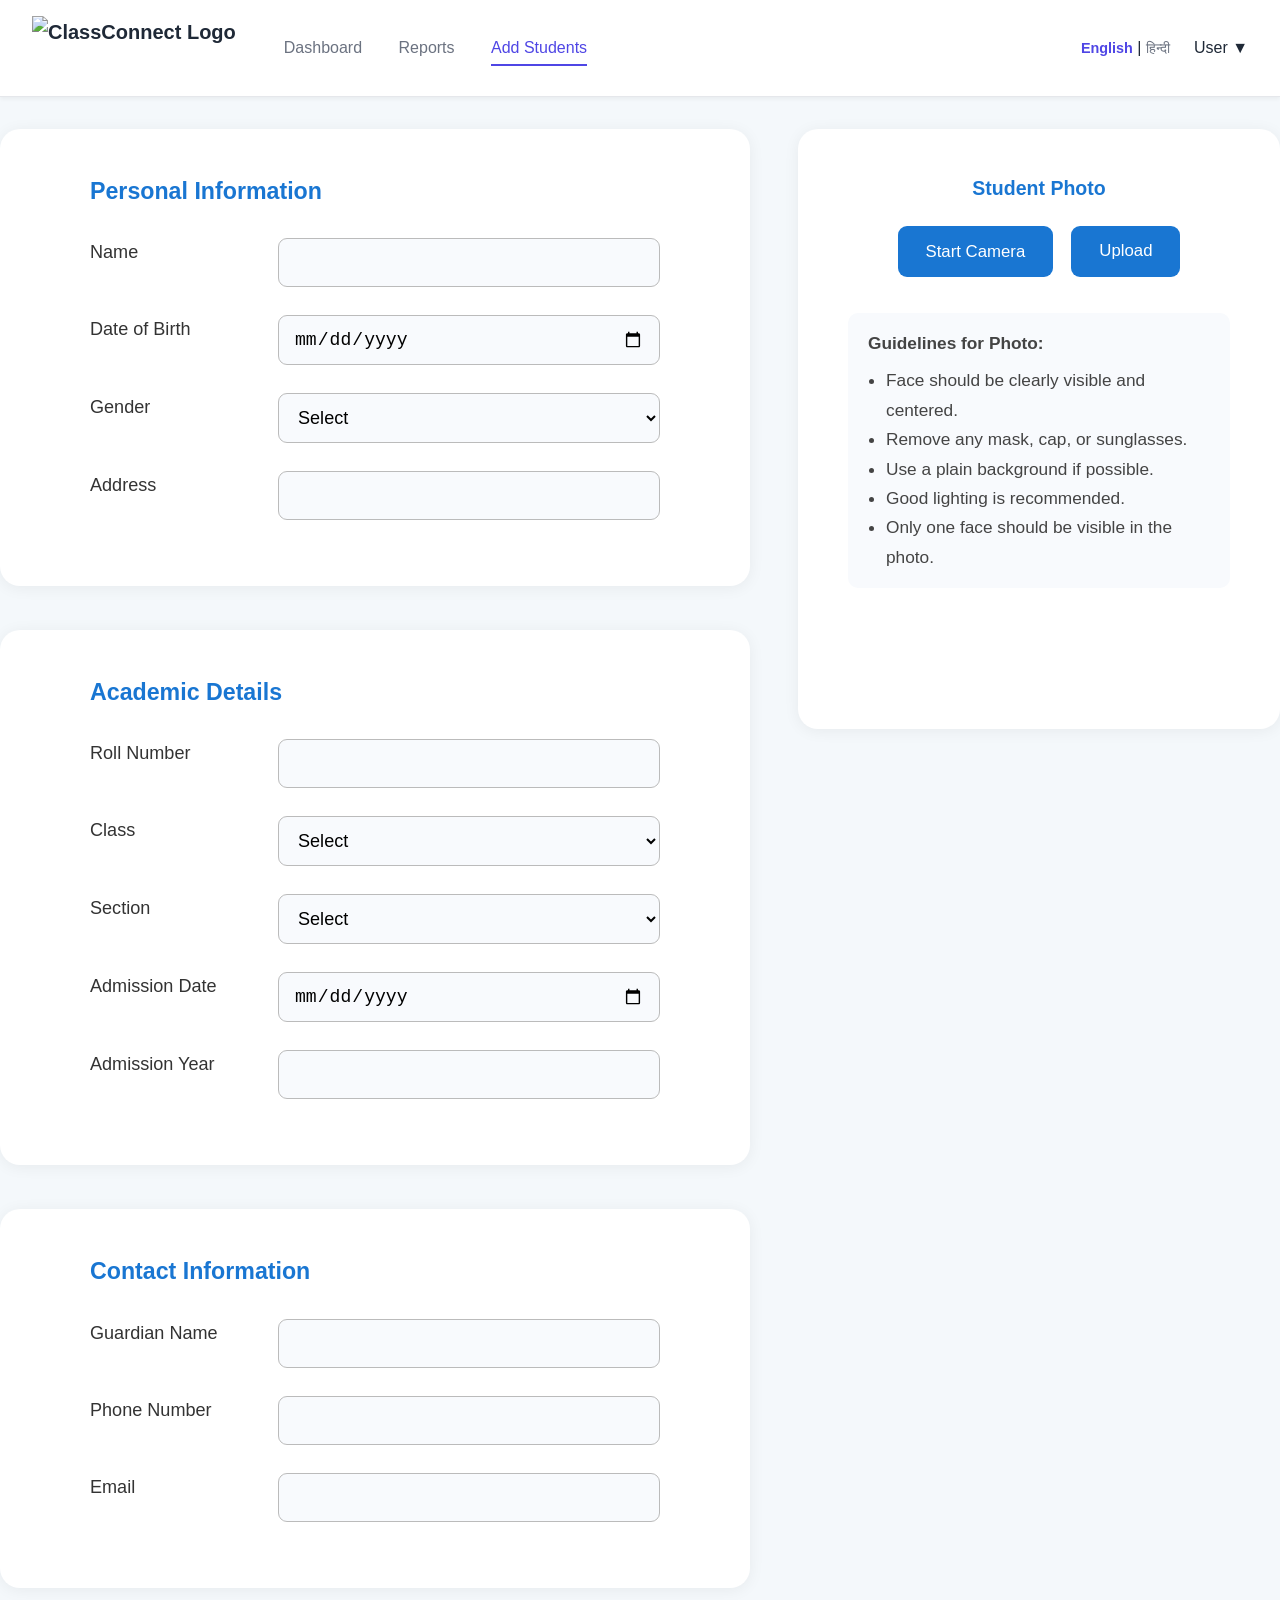
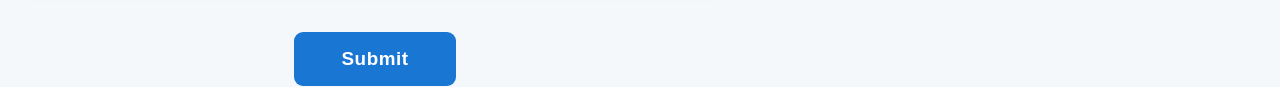
==== add-student.html @ 126f0303 "Initial Commit" ====
<!DOCTYPE html>
<html lang="en">
<head>
  <meta charset="UTF-8" />
  <meta name="viewport" content="width=device-width, initial-scale=1.0"/>
  <title>Add Student</title>
  <link rel="stylesheet" href="style.css" />
  <style>
    body {
      background: #f4f8fb;
    }
    .main-flex {
      display: flex;
      gap: 48px;
      max-width: 1800px; /* Increased max width */
      margin: 0 auto 40px auto;
      align-items: flex-start;
      justify-content: center;
      min-height: 80vh;
    }
    form {
      flex: 1.7; /* Increased flex */
      min-width: 750px; /* Increased min width */
      max-width: 1100px;  /* Increased max width */
    }
    .form-section {
      background: #fff;
      border-radius: 20px;
      box-shadow: 0 2px 16px rgba(0,0,0,0.06);
      padding: 44px 90px 38px 90px; /* Increased horizontal padding */
      margin-bottom: 44px;
      width: 100%;
    }
    .form-section h2 {
      margin-top: 0;
      color: #1976d2;
      font-size: 1.45rem;
      font-weight: 600;
      margin-bottom: 28px;
    }
    .form-group {
      margin-bottom: 28px;
      display: flex;
      flex-wrap: wrap;
      gap: 28px;
    }
    .form-group label {
      min-width: 160px;
      font-weight: 500;
      color: #333;
      font-size: 1.13rem;
    }
    .form-group input, .form-group select {
      flex: 1;
      padding: 13px 15px;
      border-radius: 9px;
      border: 1px solid #bbb;
      font-size: 1.13rem;
      background: #f8fafd;
    }
    .submit-btn {
      display: block;
      margin: 24px auto 0 auto;
      padding: 16px 48px;
      font-size: 1.18rem;
      background: #1976d2;
      color: #fff;
      border: none;
      border-radius: 9px;
      cursor: pointer;
      font-weight: 600;
      transition: background 0.2s;
      letter-spacing: 0.5px;
    }
    .submit-btn:hover {
      background: #125ea8;
    }
    .photo-section {
      background: #fff;
      border-radius: 20px;
      box-shadow: 0 2px 16px rgba(0,0,0,0.06);
      padding: 44px 50px 38px 50px;
      max-width: 600px; /* Increased max width */
      width: 100%;
      display: flex;
      flex-direction: column;
      align-items: center;
      min-height: 600px; /* Increased min height */
      position: relative;
    }
    .photo-section h3 {
      color: #1976d2;
      font-size: 1.22rem;
      font-weight: 600;
      margin-bottom: 22px;
      text-align: center;
    }
    #video, #captured-photo {
      width: 370px; /* Increased width */
      height: 300px; /* Increased height */
      border-radius: 16px;
      background: #e3e3e3;
      margin-bottom: 18px;
      object-fit: cover;
      box-shadow: 0 1px 8px rgba(0,0,0,0.07);
      border: 2px solid #e0e0e0;
      display: block;
    }
    .photo-btns {
      display: flex;
      gap: 18px;
      margin-bottom: 18px;
    }
    .photo-btns button, .photo-btns label {
      background: #1976d2;
      color: #fff;
      border: none;
      border-radius: 9px;
      padding: 12px 28px;
      font-size: 1.05rem;
      cursor: pointer;
      font-weight: 500;
      transition: background 0.2s;
      text-align: center;
    }
    .photo-btns button:hover, .photo-btns label:hover {
      background: #125ea8;
    }
    .guidelines {
      font-size: 1.08rem;
      color: #444;
      background: #f8fafd;
      border-radius: 10px;
      padding: 16px 20px;
      margin-top: 18px;
      line-height: 1.7;
      width: 100%;
    }
    .success-message {
      display: flex;
      align-items: center;
      color: #2e7d32;
      font-weight: 600;
      font-size: 1.13rem;
      margin-top: 14px;
      margin-bottom: 10px;
      gap: 10px;
      justify-content: center;
      animation: fadeIn 0.7s;
    }
    .success-message svg {
      width: 32px;
      height: 32px;
      vertical-align: middle;
    }
    @keyframes fadeIn {
      from { opacity: 0; transform: translateY(10px);}
      to { opacity: 1; transform: translateY(0);}
    }
    @media (max-width: 1200px) {
      .main-flex {
        flex-direction: column;
        gap: 0;
        align-items: stretch;
      }
      .photo-section {
        margin: 0 auto 24px auto;
      }
      form {
        max-width: 100%;
        min-width: 0;
      }
    }
    @media (max-width: 900px) {
      .form-section, .photo-section {
        padding: 16px 6px;
      }
      .main-flex {
        padding: 0 4px;
      }
      .form-group {
        flex-direction: column;
        gap: 8px;
      }
      #video, #captured-photo {
        width: 98vw;
        max-width: 98vw;
        height: 180px;
      }
    }
  </style>
</head>
<body>
  <header class="main-header" style="margin-bottom: 32px;">
    <div class="nav-left">
      <a href="index.html" class="logo">
        <img src="logo.jpeg" alt="ClassConnect Logo" style="height:64px; width:auto; display:block;">
      </a>
      <nav class="main-nav">
        <a href="loggedin.html" class="nav-link">Dashboard</a>
        <a href="reports.html" class="nav-link admin-only">Reports</a>
        <a href="add-student.html" class="nav-link admin-only active">Add Students</a>
      </nav>
    </div>
    <div class="nav-right">
      <div class="lang-switch">
        <a href="#" class="active">English</a> | <a href="#">हिन्दी</a>
      </div>
      <div class="user-dropdown" id="userDropdown">
        <div class="user-name" id="userDropdownBtn">User ▼</div>
        <div class="dropdown-content" id="userDropdownContent">
          <a href="profile.html">My Profile</a>
          <a href="#" class="logout-btn" onclick="localStorage.clear();sessionStorage.clear();window.location.href='index.html';return false;">Logout</a>
        </div>
      </div>
    </div>
    <script>
      // Dropdown open/close logic
      let dropdownOpen = false;
      const btn = document.getElementById('userDropdownBtn');
      const content = document.getElementById('userDropdownContent');
      btn.onclick = function(e) {
        e.stopPropagation();
        if (!dropdownOpen) {
          content.style.display = 'block';
          dropdownOpen = true;
        } else {
          content.style.display = 'none';
          dropdownOpen = false;
        }
      };
      // Prevent closing when clicking inside dropdown
      content.onclick = function(e) {
        e.stopPropagation();
      };
      // Close dropdown if clicking outside
      document.body.addEventListener('click', function() {
        if (dropdownOpen) {
          content.style.display = 'none';
          dropdownOpen = false;
        }
      });
    </script>
  </header>

  <div class="main-flex">
    <form style="flex:1.7;">
      <!-- Personal Information -->
      <section class="form-section">
        <h2>Personal Information</h2>
        <div class="form-group">
          <label for="student-name">Name</label>
          <input type="text" id="student-name" name="student-name" required>
        </div>
        <div class="form-group">
          <label for="dob">Date of Birth</label>
          <input type="date" id="dob" name="dob" required>
        </div>
        <div class="form-group">
          <label for="gender">Gender</label>
          <select id="gender" name="gender" required>
            <option value="">Select</option>
            <option>Male</option>
            <option>Female</option>
            <option>Other</option>
          </select>
        </div>
        <div class="form-group">
          <label for="address">Address</label>
          <input type="text" id="address" name="address" required>
        </div>
      </section>

      <!-- Academic Details -->
      <section class="form-section">
        <h2>Academic Details</h2>
        <div class="form-group">
          <label for="roll-number">Roll Number</label>
          <input type="text" id="roll-number" name="roll-number" required>
        </div>
        <div class="form-group">
          <label for="class">Class</label>
          <select id="class" name="class" required>
            <option value="">Select</option>
            <option>VI</option>
            <option>VIII</option>
            <option>X</option>
            <option>XI</option>
          </select>
        </div>
        <div class="form-group">
          <label for="section">Section</label>
          <select id="section" name="section" required>
            <option value="">Select</option>
            <option>A</option>
            <option>B</option>
          </select>
        </div>
        <div class="form-group">
          <label for="admission-date">Admission Date</label>
          <input type="date" id="admission-date" name="admission-date" required>
        </div>
        <div class="form-group">
          <label for="admission-year">Admission Year</label>
          <input type="number" id="admission-year" name="admission-year" min="2000" max="2099" required>
        </div>
      </section>

      <!-- Contact Information -->
      <section class="form-section">
        <h2>Contact Information</h2>
        <div class="form-group">
          <label for="guardian-name">Guardian Name</label>
          <input type="text" id="guardian-name" name="guardian-name" required>
        </div>
        <div class="form-group">
          <label for="phone">Phone Number</label>
          <input type="tel" id="phone" name="phone" pattern="[0-9]{10}" required>
        </div>
        <div class="form-group">
          <label for="email">Email</label>
          <input type="email" id="email" name="email">
        </div>
      </section>

      <button type="submit" class="submit-btn">Submit</button>
    </form>

    <section class="photo-section">
      <h3>Student Photo</h3>
      <video id="video" autoplay playsinline style="display:none;"></video>
      <img id="captured-photo" src="" alt="Student Photo" style="display:none;">
      <div id="success-message" class="success-message" style="display:none;">
        <svg viewBox="0 0 24 24" fill="none">
          <circle cx="12" cy="12" r="12" fill="#e8f5e9"/>
          <path d="M7 13.5L11 17L17 9.5" stroke="#2e7d32" stroke-width="2.2" stroke-linecap="round" stroke-linejoin="round"/>
        </svg>
        Photo captured successfully!
      </div>
      <div class="photo-btns">
        <button type="button" id="start-camera">Start Camera</button>
        <button type="button" id="capture-photo" style="display:none;">Capture</button>
        <label for="upload-photo" style="margin-bottom:0;cursor:pointer;">Upload
          <input type="file" id="upload-photo" accept="image/*" style="display:none;">
        </label>
      </div>
      <div class="guidelines">
        <strong>Guidelines for Photo:</strong>
        <ul style="padding-left:18px;margin:8px 0 0 0;">
          <li>Face should be clearly visible and centered.</li>
          <li>Remove any mask, cap, or sunglasses.</li>
          <li>Use a plain background if possible.</li>
          <li>Good lighting is recommended.</li>
          <li>Only one face should be visible in the photo.</li>
        </ul>
      </div>
    </section>
  </div>
  <script>
    // Camera and photo upload logic
    const video = document.getElementById('video');
    const capturedPhoto = document.getElementById('captured-photo');
    const startCameraBtn = document.getElementById('start-camera');
    const capturePhotoBtn = document.getElementById('capture-photo');
    const uploadPhotoInput = document.getElementById('upload-photo');
    const successMessage = document.getElementById('success-message');

    let stream;

    startCameraBtn.onclick = async function() {
      if (navigator.mediaDevices && navigator.mediaDevices.getUserMedia) {
        stream = await navigator.mediaDevices.getUserMedia({ video: true });
        video.srcObject = stream;
        video.style.display = 'block';
        capturedPhoto.style.display = 'none';
        capturePhotoBtn.style.display = 'inline-block';
        successMessage.style.display = 'none';
      }
    };

    capturePhotoBtn.onclick = function() {
      const canvas = document.createElement('canvas');
      canvas.width = video.videoWidth;
      canvas.height = video.videoHeight;
      canvas.getContext('2d').drawImage(video, 0, 0, canvas.width, canvas.height);
      capturedPhoto.src = canvas.toDataURL('image/png');
      capturedPhoto.style.display = 'block';
      video.style.display = 'none';
      capturePhotoBtn.style.display = 'none';
      if (stream) {
        stream.getTracks().forEach(track => track.stop());
      }
      // Show success message
      successMessage.style.display = 'flex';
    };

    uploadPhotoInput.onchange = function(e) {
      const file = e.target.files[0];
      if (file) {
        const reader = new FileReader();
        reader.onload = function(evt) {
          capturedPhoto.src = evt.target.result;
          capturedPhoto.style.display = 'block';
          video.style.display = 'none';
          capturePhotoBtn.style.display = 'none';
          if (stream) {
            stream.getTracks().forEach(track => track.stop());
          }
          // Show success message
          successMessage.style.display = 'flex';
        };
        reader.readAsDataURL(file);
      }
    };
  </script>
</body>
</html>
---- style.css ----
/* --- 1. Global Styles & Variables --- */
:root {
  --primary-color: #4F46E5;
  --primary-hover: #4338CA;
  --secondary-color: #10B981;
  --text-dark: #1F2937;
  --text-light: #6B7280;
  --bg-color: #F7FAFC;
  --card-bg: #FFFFFF;
  --border-color: #E5E7EB;
  --font-family: 'Poppins', sans-serif;
}

* {
  box-sizing: border-box;
  margin: 0;
  padding: 0;
}

html, body {
  height: 100%;
}

body {
  font-family: var(--font-family);
  background-color: var(--bg-color);
  color: var(--text-dark);
  line-height: 1.6;
  min-height: 100vh;
  display: flex;
  flex-direction: column;
}

a {
  text-decoration: none;
  color: var(--primary-color);
}

/* --- 2. Main Header / Navigation --- */
.main-header {
  display: flex;
  justify-content: space-between;
  align-items: center;
  padding: 1rem 2rem;
  background-color: var(--card-bg);
  border-bottom: 1px solid var(--border-color);
  box-shadow: 0 2px 4px rgba(0,0,0,0.05);
}

.logo {
  display: flex;
  align-items: center;
  font-weight: 600;
  font-size: 1.25rem;
  color: var(--text-dark);
}
.logo svg {
  margin-right: 0.5rem;
}

.main-nav {
  margin-left: 2rem;
}
.nav-link {
  color: var(--text-light);
  margin: 0 1rem;
  font-weight: 500;
  padding-bottom: 0.5rem;
  border-bottom: 2px solid transparent;
  transition: all 0.2s ease-in-out;
}
.nav-link:hover {
  color: var(--primary-color);
}
.nav-link.active {
  color: var(--primary-color);
  border-bottom: 2px solid var(--primary-color);
}

.nav-left, .nav-right {
  display: flex;
  align-items: center;
}

.lang-switch a {
  color: var(--text-light);
  font-size: 0.9rem;
}
.lang-switch a.active {
  color: var(--primary-color);
  font-weight: 600;
}

/* User Dropdown */
.user-dropdown {
  position: relative;
  margin-left: 1.5rem;
  cursor: pointer;
}
.user-name {
  font-weight: 500;
}
.dropdown-content {
  display: none;
  position: absolute;
  right: 0;
  top: 150%;
  background-color: var(--card-bg);
  min-width: 160px;
  box-shadow: 0 8px 16px rgba(0,0,0,0.1);
  border-radius: 8px;
  z-index: 1;
  overflow: hidden;
}
.dropdown-content a {
  color: var(--text-dark);
  padding: 12px 16px;
  display: block;
  font-size: 0.9rem;
}
.dropdown-content a:hover {
  background-color: #f1f1f1;
}
.user-dropdown:hover .dropdown-content {
  display: block;
}

/* --- 3. Main Dashboard Content --- */
.dashboard-main {
  max-width: 1200px;
  margin: 2rem auto;
  padding: 0 2rem;
  flex: 1 0 auto;
}

.dashboard-header {
  margin-bottom: 2rem;
}
.dashboard-header h2 {
  font-size: 2rem;
  font-weight: 600;
}
.today-date {
  color: var(--text-light);
  font-size: 1.1rem;
}

/* --- 4. Class List & Cards --- */
.class-list {
  display: flex;
  flex-wrap: wrap;              /* Allow wrapping to next line */
  flex-direction: row;
  gap: 1.5rem;
  justify-content: flex-start;
  align-items: stretch;
  padding-bottom: 1rem;
}

.class-card {
  background-color: var(--card-bg);
  border: 1px solid var(--border-color);
  border-radius: 12px;
  padding: 1.5rem;
  box-shadow: 0 4px 6px rgba(0,0,0,0.05);
  display: flex;
  flex-direction: column;
  justify-content: space-between;
  transition: transform 0.2s ease, box-shadow 0.2s ease;
  min-width: 320px;
  max-width: 360px;
  flex: 1 1 320px;              /* Allow cards to shrink/grow and wrap */
  box-sizing: border-box;
}
.class-card:hover {
  transform: translateY(-5px);
  box-shadow: 0 10px 15px rgba(0,0,0,0.08);
}

.class-title {
  font-size: 1.25rem;
  font-weight: 600;
  margin-bottom: 0.25rem;
}
.student-count {
  color: var(--text-light);
  margin-bottom: 1rem;
}
.attendance-summary {
  font-size: 0.9rem;
  font-weight: 500;
}

.mark-attendance-btn {
  background-color: var(--primary-color);
  color: white;
  border: none;
  border-radius: 8px;
  padding: 0.75rem 1rem;
  font-size: 1rem;
  font-weight: 500;
  cursor: pointer;
  width: 100%;
  transition: background-color 0.2s ease;
}
.mark-attendance-btn:hover {
  background-color: var(--primary-hover);
}

/* Style for cards where attendance is already marked */
.class-card.attendance-marked {
  border-left: 5px solid var(--secondary-color);
}
.status-section {
  margin-top: 1rem;
  padding-top: 1rem;
  border-top: 1px solid var(--border-color);
  display: flex;
  justify-content: space-between;
  align-items: center;
}
.attendance-status {
  color: var(--secondary-color);
  font-weight: 600;
}
.view-edit-link {
  font-size: 0.9rem;
  font-weight: 600;
}

/* --- 5. Footer --- */
.site-footer {
  text-align: center;
  padding: 1.2rem 0 1.2rem 0;
  background: #232946;
  color: #eebbc3;
  font-size: 1rem;
  letter-spacing: 0.5px;
  margin-top: 2rem;
  flex-shrink: 0;
}

/* --- 6. Responsive Design --- */
@media (max-width: 900px) {
  .hero {
    flex-direction: column;
    text-align: center;
    padding: 3rem 1.5rem;
    min-height: auto;
  }
  .hero-content, .hero-image {
    max-width: 100%;
    width: 100%;
    text-align: center;
  }
  .hero-image {
    margin-top: 2rem;
  }
  .class-list {
    flex-direction: column;
    gap: 1.2rem;
    padding-bottom: 0;
  }
  .class-card {
    min-width: 0;
    max-width: 100%;
    width: 100%;
  }
  .dashboard-main {
    padding: 0 1rem;
  }
  .dashboard-header h2 {
    font-size: 1.5rem;
  }
  .main-header {
    flex-direction: column;
    align-items: flex-start;
    padding: 1rem;
  }
  .nav-right {
    margin-top: 1rem;
    width: 100%;
    justify-content: space-between;
  }
  .main-nav {
    margin-left: 0;
    margin-top: 1rem;
  }
  .features h2 {
    font-size: 1.8rem;
  }
  .hero-content h1 {
    font-size: 2.2rem;
  }
  .hero-content .subtitle {
    font-size: 1rem;
  }
}

/* --- 7. Landing Page Styles --- */
.landing-header {
  display: flex;
  justify-content: space-between;
  align-items: center;
  padding: 1.5rem 2rem;
  background-color: var(--card-bg);
}

.btn {
  background-color: var(--primary-color);
  color: white;
  padding: 0.6rem 1.2rem;
  border-radius: 8px;
  font-weight: 500;
  transition: background-color 0.2s ease, transform 0.2s ease;
}
.btn:hover {
  background-color: var(--primary-hover);
  transform: scale(1.05);
  box-shadow: 0 8px 15px rgba(79, 70, 229, 0.2);
}
.btn-primary {
  background-color: var(--primary-color);
}
.btn-large {
  font-size: 1.1rem;
  padding: 0.8rem 2rem;
}

/* Hero Section */
.hero {
  min-height: 55vh;
  display: flex;
  align-items: center;
  justify-content: center;
  background: linear-gradient(120deg, #e0e7ff 0%, #f4f6fb 60%, #eebbc3 100%);
  position: relative;
  padding: 4rem;
  gap: 2rem;
  border-radius: 0 0 32px 32px;
  box-shadow: 0 8px 32px rgba(35, 41, 70, 0.08);
  overflow: hidden;
  animation: fadeInUp 0.8s ease-in-out;
}

.hero::before {
  content: "";
  position: absolute;
  top: -80px;
  right: -80px;
  width: 320px;
  height: 320px;
  background: radial-gradient(circle at 60% 40%, #4f46e5 0%, #eebbc3 80%, transparent 100%);
  opacity: 0.13;
  z-index: 0;
}

.hero-content {
  position: relative;
  z-index: 1;
  max-width: 50%;
  margin: 0 auto;
  text-align: left;
}

.hero-content h1 {
  font-size: 2.3rem;
  font-weight: 700;
  color: #232946;
  margin-bottom: 1.2rem;
  letter-spacing: 1px;
}

.hero-content .subtitle {
  font-size: 1.18rem;
  color: #394867;
  margin-bottom: 2rem;
  font-weight: 400;
}

/* New container for the image */
.hero-image {
  width: 45%;
  max-width: 500px;
}
.hero-image img {
  width: 100%;
  height: auto;
  border-radius: 16px;
  box-shadow: 0 20px 40px rgba(0,0,0,0.15);
}

/* Features Section */
.features {
  padding: 5rem 2rem;
  text-align: center;
  background-color: var(--card-bg);
  animation: fadeInUp 0.8s ease-in-out;
}
.features h2 {
  font-size: 2.2rem;
  margin-bottom: 3rem;
}
.features-grid {
  display: grid;
  grid-template-columns: repeat(auto-fit, minmax(280px, 1fr));
  gap: 2rem;
  max-width: 1200px;
  margin: 0 auto;
}
.feature-card {
  background-color: var(--bg-color);
  padding: 2rem;
  border-radius: 12px;
  border: 1px solid var(--border-color);
  opacity: 0;
  animation: fadeInUp 0.6s ease-out forwards;
}
.features-grid .feature-card:nth-child(1) { animation-delay: 0.2s; }
.features-grid .feature-card:nth-child(2) { animation-delay: 0.4s; }
.features-grid .feature-card:nth-child(3) { animation-delay: 0.6s; }
.features-grid .feature-card:nth-child(4) { animation-delay: 0.8s; }
.feature-icon {
  font-size: 2.5rem;
  margin-bottom: 1rem;
}
.feature-card h3 {
  font-size: 1.25rem;
  margin-bottom: 0.5rem;
}
.feature-card p {
  color: var(--text-light);
  font-size: 0.95rem;
}

/* --- 8. Login/Authentication Page Styles --- */
.auth-bg {
  background-image: linear-gradient(to top, #f3e7e9 0%, #e3eeff 99%, #e3eeff 100%);
}

.auth-container {
  display: flex;
  justify-content: center;
  align-items: center;
  min-height: calc(100vh - 80px);
  padding: 2rem 1rem;
}

.auth-card {
  background-color: var(--card-bg);
  padding: 2.5rem 2rem;
  border-radius: 12px;
  box-shadow: 0 10px 25px rgba(0,0,0,0.1);
  width: 100%;
  max-width: 400px;
  text-align: center;
  animation: fadeInUp 0.8s ease-in-out;
}

.auth-card h2 {
  font-size: 1.8rem;
  font-weight: 600;
  margin-bottom: 2rem;
  color: var(--text-dark);
}

.auth-card form {
  text-align: left;
}

.auth-card label {
  display: block;
  margin-bottom: 0.5rem;
  font-weight: 500;
  font-size: 0.9rem;
  color: var(--text-light);
}

.auth-card input[type="text"],
.auth-card input[type="password"] {
  width: 100%;
  padding: 0.75rem;
  border: 1px solid var(--border-color);
  border-radius: 8px;
  font-size: 1rem;
  font-family: var(--font-family);
  margin-bottom: 1.5rem;
  transition: border-color 0.2s ease, box-shadow 0.2s ease;
}

.auth-card input[type="text"]:focus,
.auth-card input[type="password"]:focus {
  outline: none;
  border-color: var(--primary-color);
  box-shadow: 0 0 0 3px rgba(79, 70, 229, 0.2);
}

.auth-card .login-btn,
.auth-card .otp-btn {
  width: 100%;
  padding: 0.8rem;
  border-radius: 8px;
  border: none;
  font-size: 1rem;
  font-weight: 600;
  cursor: pointer;
  transition: background-color 0.2s ease;
}

.auth-card .login-btn {
  background-color: var(--primary-color);
  color: white;
  margin-bottom: 0.75rem;
}
.auth-card .login-btn:hover {
  background-color: var(--primary-hover);
}

.auth-card .otp-btn {
  background-color: #F3F4F6;
  color: var(--text-dark);
}
.auth-card .otp-btn:hover {
  background-color: #E5E7EB;
}

.auth-links {
  margin-top: 1.5rem;
  font-size: 0.9rem;
}
.auth-links a {
  color: var(--text-light);
}
.auth-links a:hover {
  text-decoration: underline;
}

/* --- 9. Enhanced Interactivity & Animations --- */
@keyframes fadeInUp {
  from {
    opacity: 0;
    transform: translateY(20px);
  }
  to {
    opacity: 1;
    transform: translateY(0);
  }
}

#attendanceChart {
  width: 100% !important;
  height: 400px !important;
  max-width: 700px;
  display: block;
  margin: 0 auto;
}

.student-status.absent {
  color: #c62828 !important;
  font-weight: 600;
}
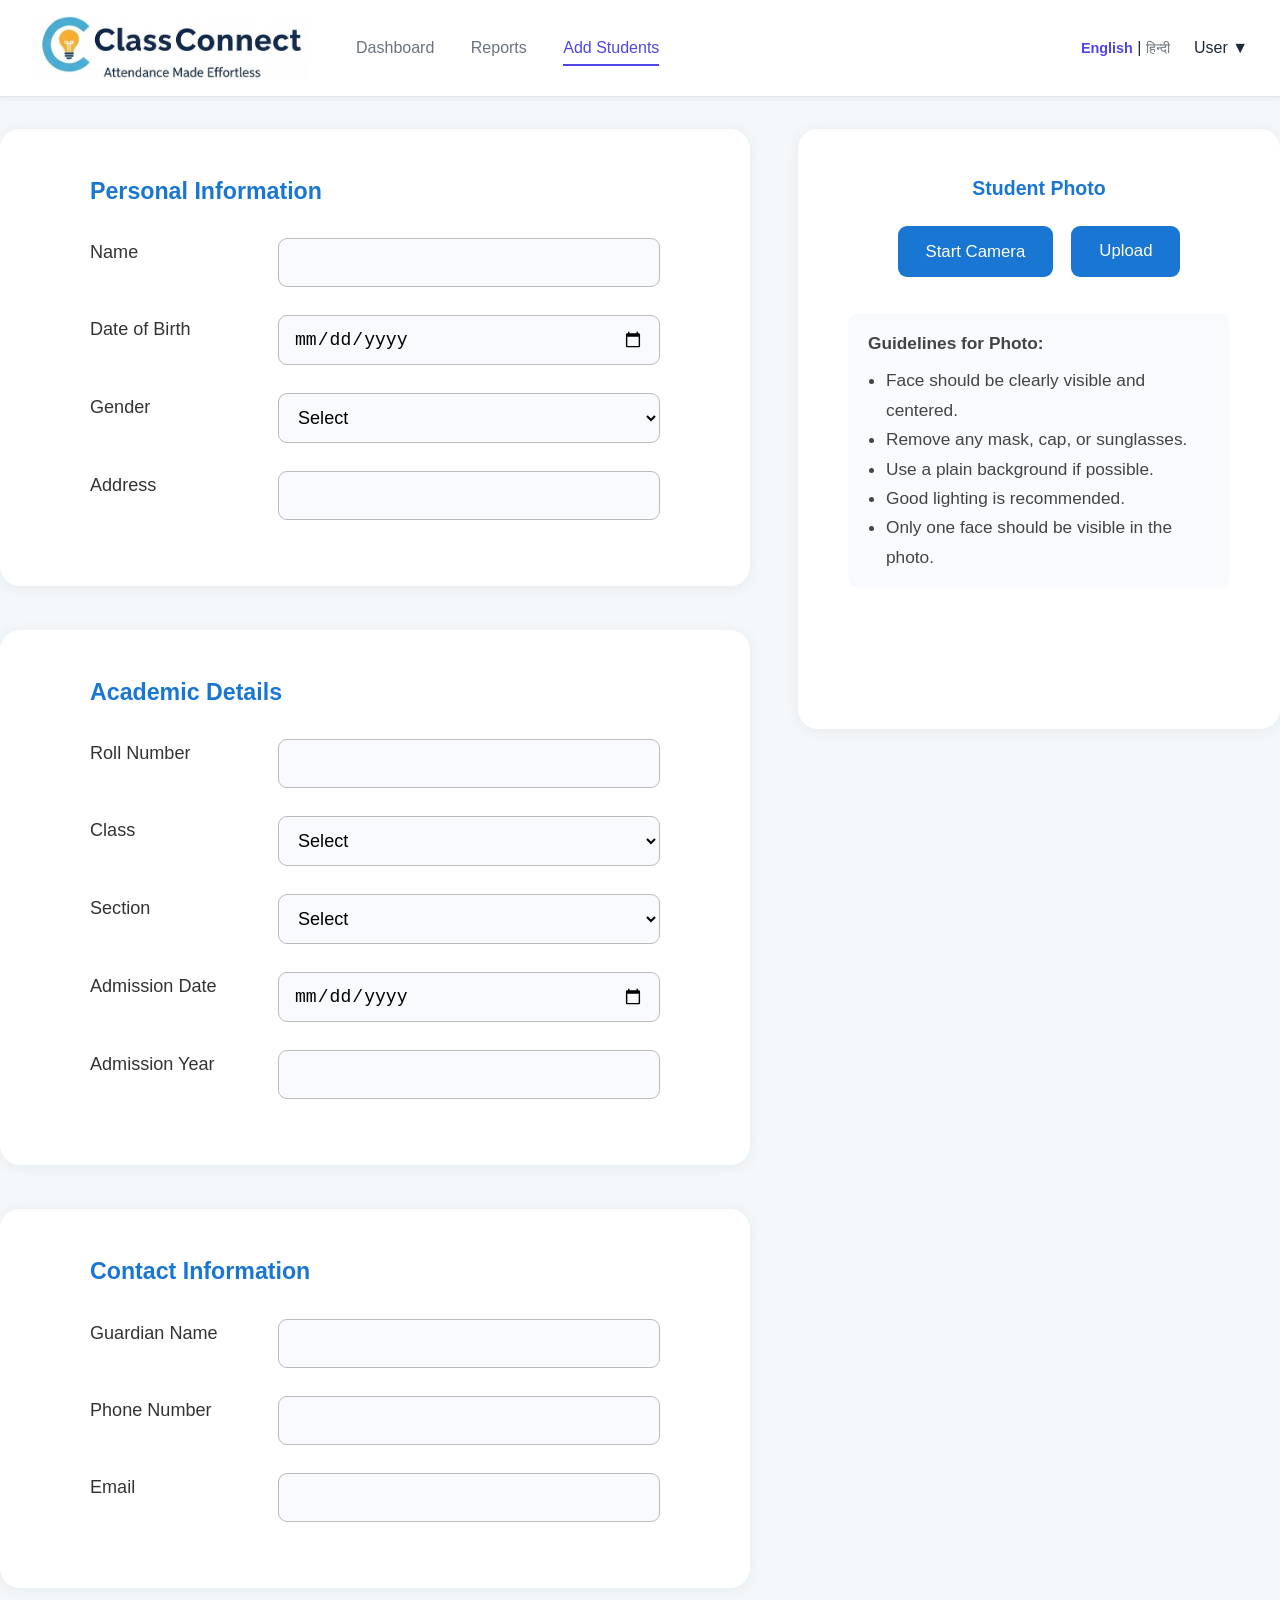
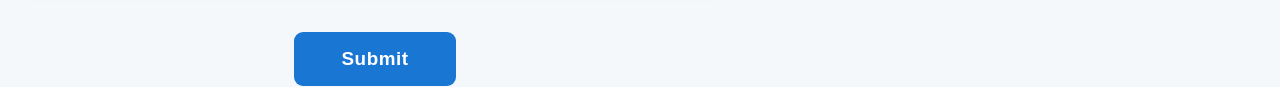
==== commit b61c835a: "Initial commit" ====
--- a/add-student.html
+++ b/add-student.html
@@ -194,7 +194,7 @@
   <header class="main-header" style="margin-bottom: 32px;">
     <div class="nav-left">
       <a href="index.html" class="logo">
-        <img src="logo.jpeg" alt="ClassConnect Logo" style="height:64px; width:auto; display:block;">
+        <img src="images/logo.jpeg" alt="ClassConnect Logo" style="height:64px; width:auto; display:block;">
       </a>
       <nav class="main-nav">
         <a href="loggedin.html" class="nav-link">Dashboard</a>
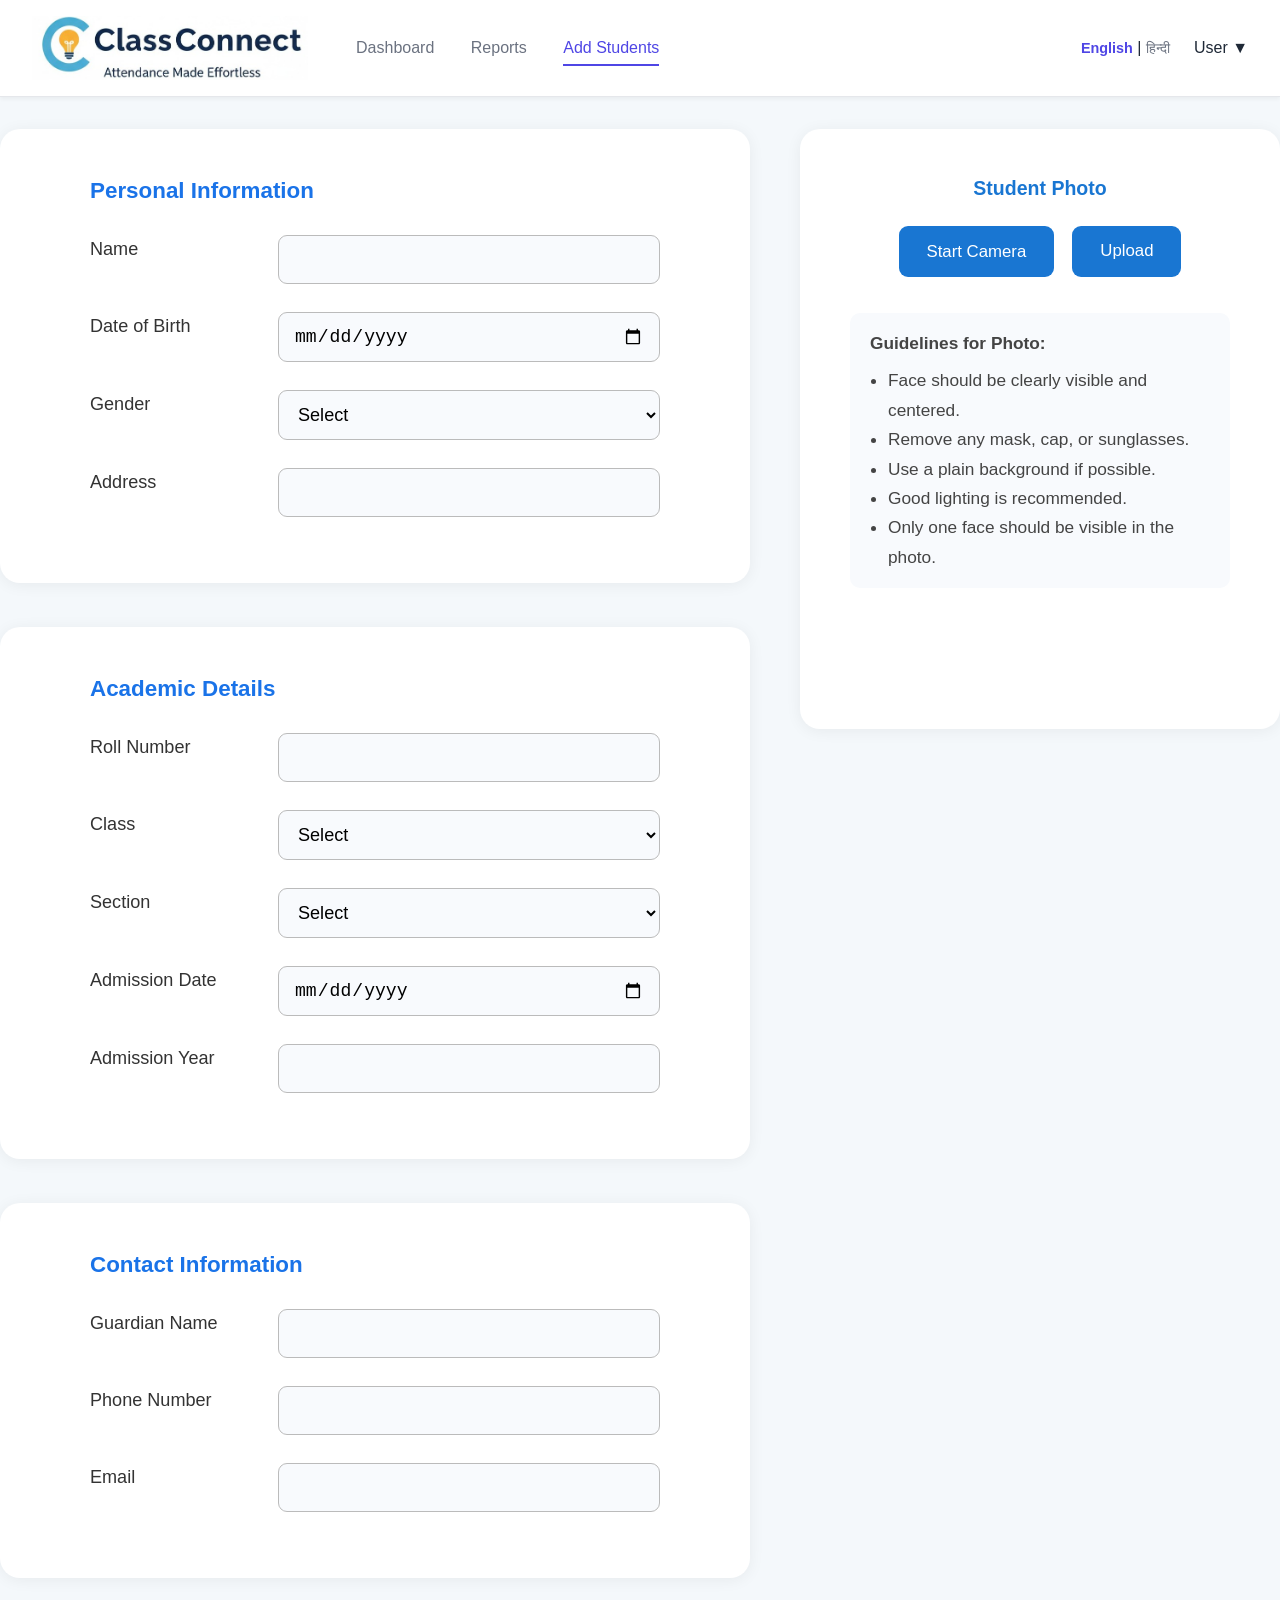
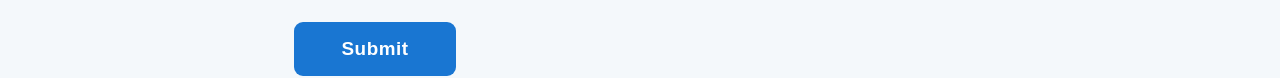
==== commit 66e51bfa: "Update styles in add-student.html Adjusted styling for layout and form elements." ====
--- a/add-student.html
+++ b/add-student.html
@@ -9,15 +9,15 @@
     body {
       background: #f4f8fb;
     }
-    .main-flex {
-      display: flex;
-      gap: 48px;
-      max-width: 1800px; /* Increased max width */
-      margin: 0 auto 40px auto;
-      align-items: flex-start;
-      justify-content: center;
-      min-height: 80vh;
-    }
+  .main-flex {
+  display: flex;
+  gap: 50px;
+  max-width: 1700px;
+  margin: 0 auto 40px;
+  align-items: flex-start;
+  justify-content: center;
+  min-height: 80vh;
+}
     form {
       flex: 1.7; /* Increased flex */
       min-width: 750px; /* Increased min width */
@@ -32,12 +32,12 @@
       width: 100%;
     }
     .form-section h2 {
-      margin-top: 0;
-      color: #1976d2;
-      font-size: 1.45rem;
-      font-weight: 600;
-      margin-bottom: 28px;
-    }
+  margin-top: 0;
+  margin-bottom: 26px;
+  color: #1a73e8;
+  font-size: 1.4rem;
+  font-weight: 600;
+}
     .form-group {
       margin-bottom: 28px;
       display: flex;
@@ -414,4 +414,4 @@
     };
   </script>
 </body>
-</html>+</html>
